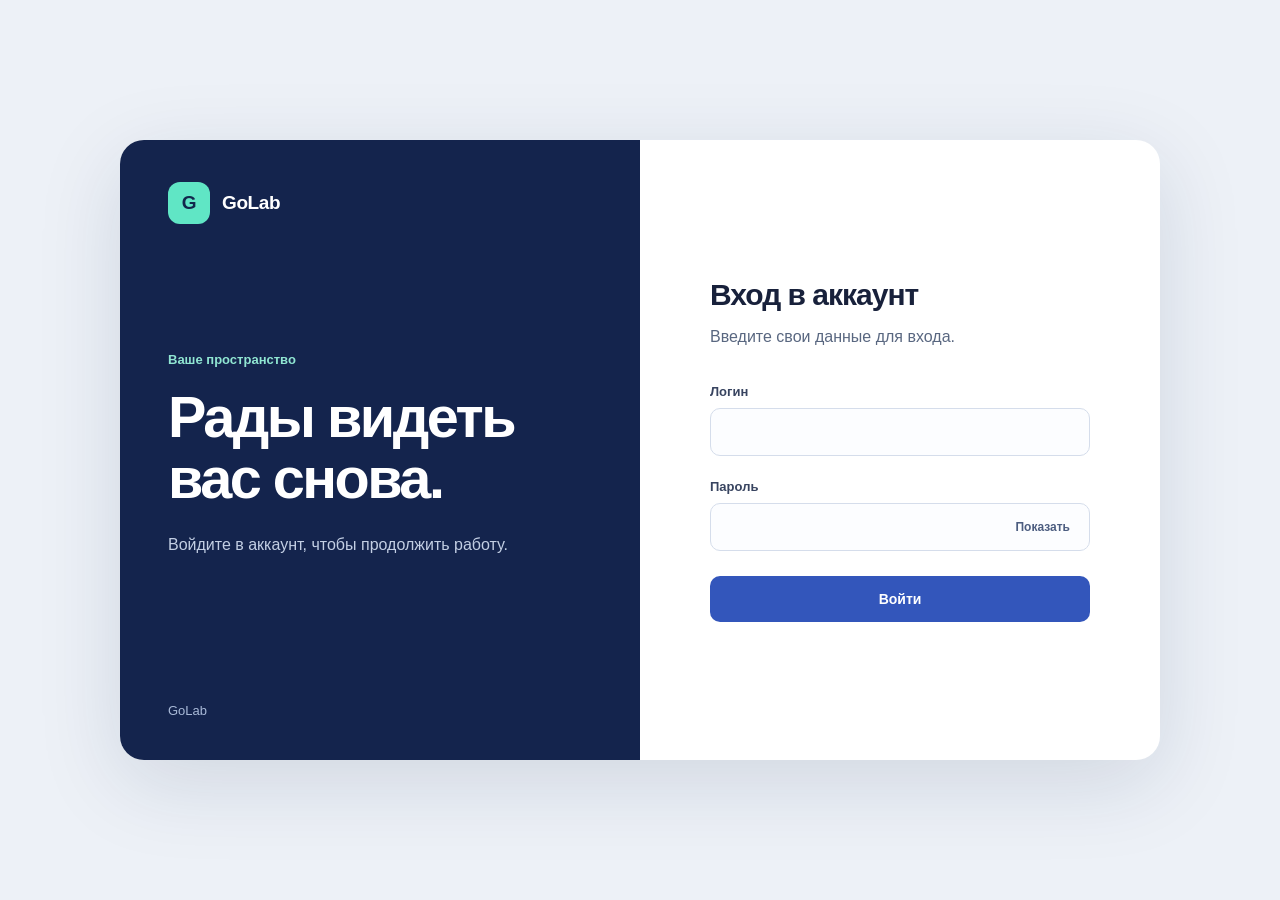
==== dashboard.html @ 914e73ad "first" ====
<!DOCTYPE html>
<html lang="ru">
<head>
  <meta charset="UTF-8" /><meta name="viewport" content="width=device-width, initial-scale=1.0" /><meta name="theme-color" content="#101d3d" />
  <title>Личный кабинет — GoLab</title><link rel="stylesheet" href="style.css" /><script src="app.js" defer></script>
</head>
<body class="site-page">
  <header class="site-header"><div class="header-inner"><a class="brand dark-brand" href="dashboard.html"><span class="logo-mark" aria-hidden="true">G</span> GoLab</a><nav aria-label="Основная навигация"><a href="dashboard.html" aria-current="page">Главная</a><a href="users.html">Пользователи</a></nav><button class="logout" type="button" data-logout>Выйти</button></div></header>
  <main class="page-content"><p class="page-kicker">Личный кабинет</p><h1>Добро пожаловать, <span data-username></span>!</h1><p class="page-description">Вы вошли в свой аккаунт.</p><section class="feature"><div><h2>Пользователи</h2><p>Посмотрите список пользователей GoLab.</p></div><a class="button primary feature-link" href="users.html">Открыть список <span aria-hidden="true">→</span></a></section></main>
</body>
</html>
---- style.css ----
:root{font-family:Inter,ui-sans-serif,-apple-system,BlinkMacSystemFont,"Segoe UI",sans-serif;color:#18213b;background:#edf1f7;font-synthesis:none}*{box-sizing:border-box}body{margin:0}a{color:inherit;text-decoration:none}button,input{font:inherit}button{cursor:pointer}[hidden]{display:none!important}:focus-visible{outline:3px solid #6688e8;outline-offset:3px}.auth-page{min-height:100vh;display:grid;place-items:center;padding:30px}.auth-shell{display:grid;grid-template-columns:1fr 1fr;width:min(1040px,100%);min-height:620px;background:#fff;border-radius:24px;overflow:hidden;box-shadow:0 22px 85px rgba(18,36,75,.13)}.auth-intro{background:#14244d;color:#fff;padding:42px 48px;display:flex;flex-direction:column}.brand{display:inline-flex;align-items:center;gap:12px;font-size:19px;font-weight:750;letter-spacing:-.4px}.logo-mark{display:grid;place-items:center;width:42px;height:42px;border-radius:12px;background:#60e6c5;color:#12274c;font-weight:900}.intro-copy{margin:auto 0;max-width:380px}.intro-kicker,.page-kicker{font-size:13px;font-weight:700;color:#90e6d2;margin:0 0 20px}.intro-copy h1{font-size:clamp(42px,4.5vw,62px);letter-spacing:-2.5px;line-height:1.06;margin:0 0 22px}.intro-copy>p:last-child{font-size:16px;line-height:1.7;color:#c3cfe4}.intro-bottom{color:#a9bad8;font-size:13px}.form-side{display:grid;place-items:center;padding:50px}.form-wrap{max-width:380px;width:100%}h2{font-size:30px;letter-spacing:-1px;margin:0 0 12px}.subtitle,.page-description{color:#596780;line-height:1.6;margin:0 0 34px}form{display:flex;flex-direction:column}label{font-size:13px;font-weight:700;color:#384460;margin-bottom:9px}input{width:100%;border:1px solid #d5ddeb;border-radius:10px;color:#1e2b45;padding:14px 15px;background:#fcfdff}input:focus{border-color:#5675ce}#login{margin-bottom:23px}.password-wrap{position:relative}.password-wrap input{padding-right:95px}.toggle-pass{position:absolute;right:8px;top:50%;transform:translateY(-50%);background:none;border:0;color:#4c5d80;font-size:12px;font-weight:700;padding:12px}.button{border-radius:10px;padding:15px 18px;font-weight:700;font-size:14px;border:0;display:inline-flex;align-items:center;justify-content:center;gap:24px}.primary{background:#3356bb;color:white}.primary:hover{background:#2846a3}.button:active{transform:scale(.98)}.button:disabled{opacity:.65;cursor:wait}form .button{margin-top:25px;width:100%}.notice{font-size:13px;line-height:1.5;background:#fff2f1;color:#a72f2b;border:1px solid #ffd3cf;padding:11px 13px;border-radius:9px;margin-top:14px}.site-page{min-height:100vh;background:#f5f7fb}.site-header{background:#fff;border-bottom:1px solid #e4e9f1}.header-inner{max-width:1120px;min-height:82px;margin:auto;padding:0 32px;display:flex;align-items:center;gap:65px}.dark-brand{color:#18213b}.header-inner nav{display:flex;align-self:stretch;gap:30px}.header-inner nav a{display:flex;align-items:center;color:#64718b;font-size:14px;font-weight:600;border-bottom:2px solid transparent}.header-inner nav a[aria-current]{color:#2849a5;border-bottom-color:#3356bb}.logout{margin-left:auto;border:0;background:transparent;color:#56647e;font-size:14px;font-weight:700;padding:12px}.page-content{max-width:1120px;margin:0 auto;padding:90px 32px}.page-kicker{color:#526ba7;margin-bottom:15px}.page-content h1{font-size:clamp(34px,5vw,52px);letter-spacing:-2px;line-height:1.1;margin:0 0 15px;overflow-wrap:anywhere}.feature,.users-panel{background:#fff;border:1px solid #e4e9f1;border-radius:16px;padding:32px;max-width:760px}.feature{display:flex;align-items:center;justify-content:space-between;gap:24px;margin-top:56px}.feature h2{font-size:21px;letter-spacing:-.5px}.feature p,.users-panel p{color:#596780;line-height:1.6;margin:0}.feature-link{flex-shrink:0}.users-panel{margin-top:50px}.users-list{list-style:none;padding:0;margin:0}.users-list li{padding:17px 0;border-bottom:1px solid #edf0f5;overflow-wrap:anywhere}.users-list li:first-child{padding-top:0}.users-list li:last-child{border:0;padding-bottom:0}.secondary{margin-top:20px;background:#edf2ff;color:#2849a5}@media(max-width:700px){.auth-page{padding:0;display:block;background:white}.auth-shell{grid-template-columns:1fr;min-height:100vh;border-radius:0;box-shadow:none}.auth-intro{min-height:280px;padding:25px 24px}.intro-copy{margin:45px 0 25px}.intro-copy h1{font-size:40px;letter-spacing:-1.5px}.intro-bottom{display:none}.form-side{padding:45px 24px 60px;align-items:start}.header-inner{padding:16px 20px;gap:20px;flex-wrap:wrap}.header-inner nav{order:3;width:100%;gap:24px;height:42px}.header-inner nav a{font-size:13px}.page-content{padding:58px 20px}.feature{align-items:flex-start;flex-direction:column;margin-top:38px}.feature,.users-panel{padding:24px}.users-panel{margin-top:35px}}@media(prefers-reduced-motion:reduce){*,*::before,*::after{animation-duration:.01ms!important;transition-duration:.01ms!important}}
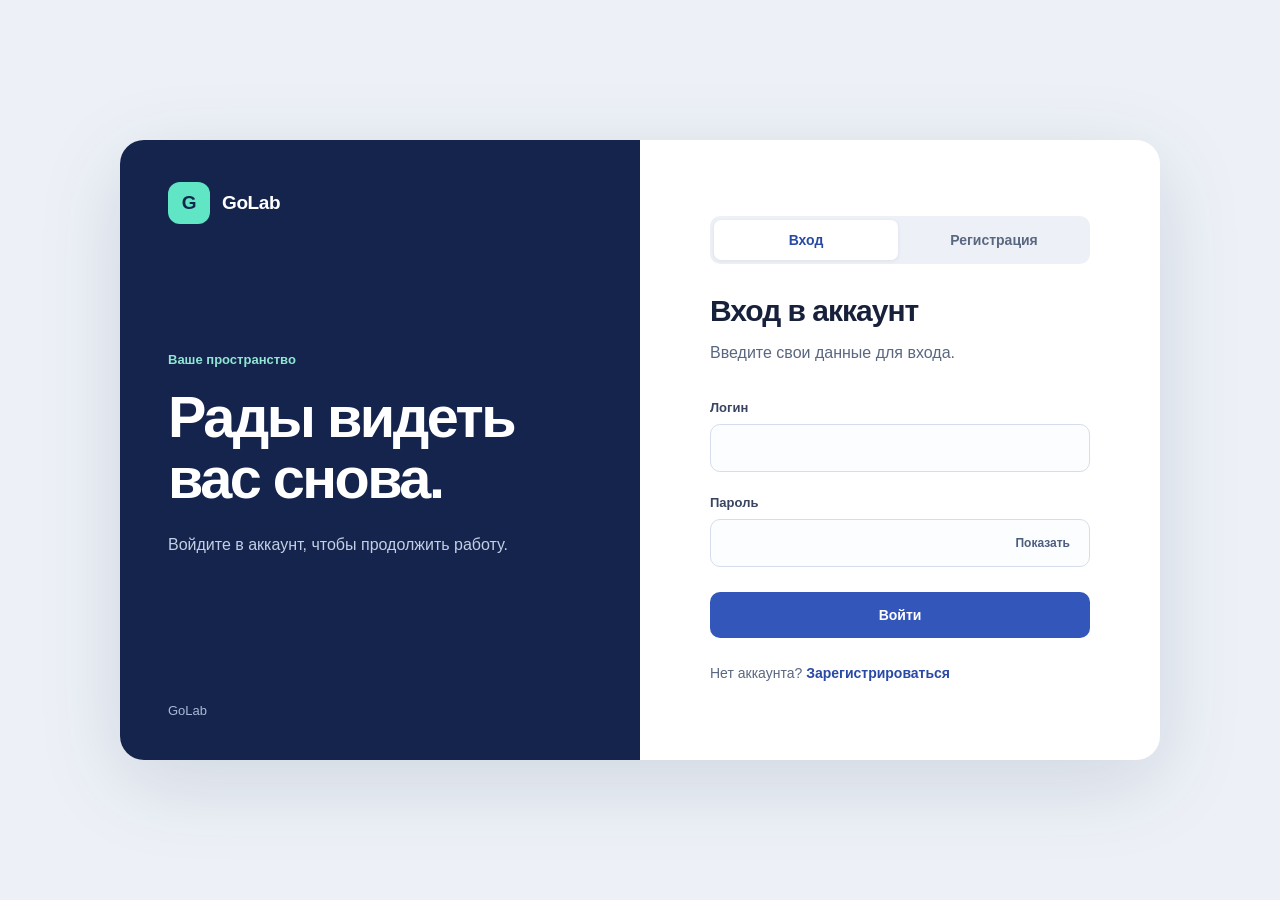
==== commit cfdf8dd1: "3" ====
--- a/dashboard.html
+++ b/dashboard.html
@@ -5,7 +5,7 @@
   <title>Личный кабинет — GoLab</title><link rel="stylesheet" href="style.css" /><script src="app.js" defer></script>
 </head>
 <body class="site-page">
-  <header class="site-header"><div class="header-inner"><a class="brand dark-brand" href="dashboard.html"><span class="logo-mark" aria-hidden="true">G</span> GoLab</a><nav aria-label="Основная навигация"><a href="dashboard.html" aria-current="page">Главная</a><a href="users.html">Пользователи</a></nav><button class="logout" type="button" data-logout>Выйти</button></div></header>
+  <header class="site-header"><div class="header-inner"><a class="brand dark-brand" href="dashboard.html"><span class="logo-mark" aria-hidden="true">G</span> GoLab</a><nav aria-label="Основная навигация"><a href="dashboard.html" aria-current="page">Главная</a><a href="users.html">Пользователи</a><a href="products.html">Каталог</a></nav><button class="logout" type="button" data-logout>Выйти</button></div></header>
   <main class="page-content"><p class="page-kicker">Личный кабинет</p><h1>Добро пожаловать, <span data-username></span>!</h1><p class="page-description">Вы вошли в свой аккаунт.</p><section class="feature"><div><h2>Пользователи</h2><p>Посмотрите список пользователей GoLab.</p></div><a class="button primary feature-link" href="users.html">Открыть список <span aria-hidden="true">→</span></a></section></main>
 </body>
 </html>
--- a/style.css
+++ b/style.css
@@ -1 +1,4 @@
 :root{font-family:Inter,ui-sans-serif,-apple-system,BlinkMacSystemFont,"Segoe UI",sans-serif;color:#18213b;background:#edf1f7;font-synthesis:none}*{box-sizing:border-box}body{margin:0}a{color:inherit;text-decoration:none}button,input{font:inherit}button{cursor:pointer}[hidden]{display:none!important}:focus-visible{outline:3px solid #6688e8;outline-offset:3px}.auth-page{min-height:100vh;display:grid;place-items:center;padding:30px}.auth-shell{display:grid;grid-template-columns:1fr 1fr;width:min(1040px,100%);min-height:620px;background:#fff;border-radius:24px;overflow:hidden;box-shadow:0 22px 85px rgba(18,36,75,.13)}.auth-intro{background:#14244d;color:#fff;padding:42px 48px;display:flex;flex-direction:column}.brand{display:inline-flex;align-items:center;gap:12px;font-size:19px;font-weight:750;letter-spacing:-.4px}.logo-mark{display:grid;place-items:center;width:42px;height:42px;border-radius:12px;background:#60e6c5;color:#12274c;font-weight:900}.intro-copy{margin:auto 0;max-width:380px}.intro-kicker,.page-kicker{font-size:13px;font-weight:700;color:#90e6d2;margin:0 0 20px}.intro-copy h1{font-size:clamp(42px,4.5vw,62px);letter-spacing:-2.5px;line-height:1.06;margin:0 0 22px}.intro-copy>p:last-child{font-size:16px;line-height:1.7;color:#c3cfe4}.intro-bottom{color:#a9bad8;font-size:13px}.form-side{display:grid;place-items:center;padding:50px}.form-wrap{max-width:380px;width:100%}h2{font-size:30px;letter-spacing:-1px;margin:0 0 12px}.subtitle,.page-description{color:#596780;line-height:1.6;margin:0 0 34px}form{display:flex;flex-direction:column}label{font-size:13px;font-weight:700;color:#384460;margin-bottom:9px}input{width:100%;border:1px solid #d5ddeb;border-radius:10px;color:#1e2b45;padding:14px 15px;background:#fcfdff}input:focus{border-color:#5675ce}#login{margin-bottom:23px}.password-wrap{position:relative}.password-wrap input{padding-right:95px}.toggle-pass{position:absolute;right:8px;top:50%;transform:translateY(-50%);background:none;border:0;color:#4c5d80;font-size:12px;font-weight:700;padding:12px}.button{border-radius:10px;padding:15px 18px;font-weight:700;font-size:14px;border:0;display:inline-flex;align-items:center;justify-content:center;gap:24px}.primary{background:#3356bb;color:white}.primary:hover{background:#2846a3}.button:active{transform:scale(.98)}.button:disabled{opacity:.65;cursor:wait}form .button{margin-top:25px;width:100%}.notice{font-size:13px;line-height:1.5;background:#fff2f1;color:#a72f2b;border:1px solid #ffd3cf;padding:11px 13px;border-radius:9px;margin-top:14px}.site-page{min-height:100vh;background:#f5f7fb}.site-header{background:#fff;border-bottom:1px solid #e4e9f1}.header-inner{max-width:1120px;min-height:82px;margin:auto;padding:0 32px;display:flex;align-items:center;gap:65px}.dark-brand{color:#18213b}.header-inner nav{display:flex;align-self:stretch;gap:30px}.header-inner nav a{display:flex;align-items:center;color:#64718b;font-size:14px;font-weight:600;border-bottom:2px solid transparent}.header-inner nav a[aria-current]{color:#2849a5;border-bottom-color:#3356bb}.logout{margin-left:auto;border:0;background:transparent;color:#56647e;font-size:14px;font-weight:700;padding:12px}.page-content{max-width:1120px;margin:0 auto;padding:90px 32px}.page-kicker{color:#526ba7;margin-bottom:15px}.page-content h1{font-size:clamp(34px,5vw,52px);letter-spacing:-2px;line-height:1.1;margin:0 0 15px;overflow-wrap:anywhere}.feature,.users-panel{background:#fff;border:1px solid #e4e9f1;border-radius:16px;padding:32px;max-width:760px}.feature{display:flex;align-items:center;justify-content:space-between;gap:24px;margin-top:56px}.feature h2{font-size:21px;letter-spacing:-.5px}.feature p,.users-panel p{color:#596780;line-height:1.6;margin:0}.feature-link{flex-shrink:0}.users-panel{margin-top:50px}.users-list{list-style:none;padding:0;margin:0}.users-list li{padding:17px 0;border-bottom:1px solid #edf0f5;overflow-wrap:anywhere}.users-list li:first-child{padding-top:0}.users-list li:last-child{border:0;padding-bottom:0}.secondary{margin-top:20px;background:#edf2ff;color:#2849a5}@media(max-width:700px){.auth-page{padding:0;display:block;background:white}.auth-shell{grid-template-columns:1fr;min-height:100vh;border-radius:0;box-shadow:none}.auth-intro{min-height:280px;padding:25px 24px}.intro-copy{margin:45px 0 25px}.intro-copy h1{font-size:40px;letter-spacing:-1.5px}.intro-bottom{display:none}.form-side{padding:45px 24px 60px;align-items:start}.header-inner{padding:16px 20px;gap:20px;flex-wrap:wrap}.header-inner nav{order:3;width:100%;gap:24px;height:42px}.header-inner nav a{font-size:13px}.page-content{padding:58px 20px}.feature{align-items:flex-start;flex-direction:column;margin-top:38px}.feature,.users-panel{padding:24px}.users-panel{margin-top:35px}}@media(prefers-reduced-motion:reduce){*,*::before,*::after{animation-duration:.01ms!important;transition-duration:.01ms!important}}
+.auth-switch{margin:25px 0 0;color:#596780;font-size:14px;line-height:1.5}.auth-switch a{color:#2849a5;font-weight:700}.auth-switch a:hover{text-decoration:underline}#register-success p{color:#345844;line-height:1.6;margin:0 0 20px}
+.auth-tabs{display:flex;gap:4px;padding:4px;background:#edf1f7;border-radius:10px;margin-bottom:30px}.auth-tabs a{flex:1;text-align:center;padding:12px 8px;font-size:14px;font-weight:700;color:#596780;border-radius:7px}.auth-tabs a[aria-current]{background:#fff;color:#2849a5;box-shadow:0 1px 4px #00000012}.auth-tabs a:hover{color:#18213b}
+.catalog-heading{display:flex;align-items:flex-end;justify-content:space-between;gap:35px}.catalog-heading h1{max-width:620px;letter-spacing:-.035em}.catalog-heading .page-description{margin-bottom:0}.catalog-search{display:block;min-width:220px}.catalog-search input{display:block;margin-top:10px;background:white}.catalog-toolbar{display:flex;align-items:center;justify-content:space-between;gap:20px;margin:45px 0 24px;padding-bottom:20px;border-bottom:1px solid #dce2ec;color:#596780;font-size:14px}.catalog-toolbar p{margin:0}.catalog-toolbar label{display:flex;align-items:center;gap:12px;margin:0}.catalog-toolbar select{font:inherit;color:#18213b;background:white;border:1px solid #d5ddeb;border-radius:8px;padding:10px}.products-grid{display:grid;grid-template-columns:repeat(2,minmax(0,1fr));gap:36px 24px}.product-card{min-width:0}.product-visual{height:235px;background:#e3eaf5;border-radius:16px;display:flex;align-items:center;justify-content:center;padding:30px;overflow:hidden}.product-visual span{font-size:clamp(28px,3vw,43px);font-weight:750;letter-spacing:-.035em;color:#263e73;text-align:center;overflow-wrap:anywhere}.product-card:nth-child(4n+2) .product-visual{background:#e4efea}.product-card:nth-child(4n+2) .product-visual span{color:#2e5a48}.product-card:nth-child(4n+3) .product-visual{background:#e9e6f3}.product-card:nth-child(4n+4) .product-visual{background:#ece8e2}.product-card h2{font-size:20px;letter-spacing:-.02em;margin:19px 0 8px;overflow-wrap:anywhere}.product-price{font-size:23px;font-weight:650;margin:0;font-variant-numeric:tabular-nums}#products-status{color:#596780;line-height:1.6}@media(max-width:700px){.catalog-heading{display:block}.catalog-search{margin-top:28px}.catalog-toolbar{align-items:flex-start;margin-top:28px}.catalog-toolbar label{align-items:flex-start;flex-direction:column;gap:8px}.product-visual{height:180px;padding:16px}.product-visual span{font-size:26px}}@media(max-width:420px){.products-grid{grid-template-columns:1fr}.product-visual{height:210px}}
